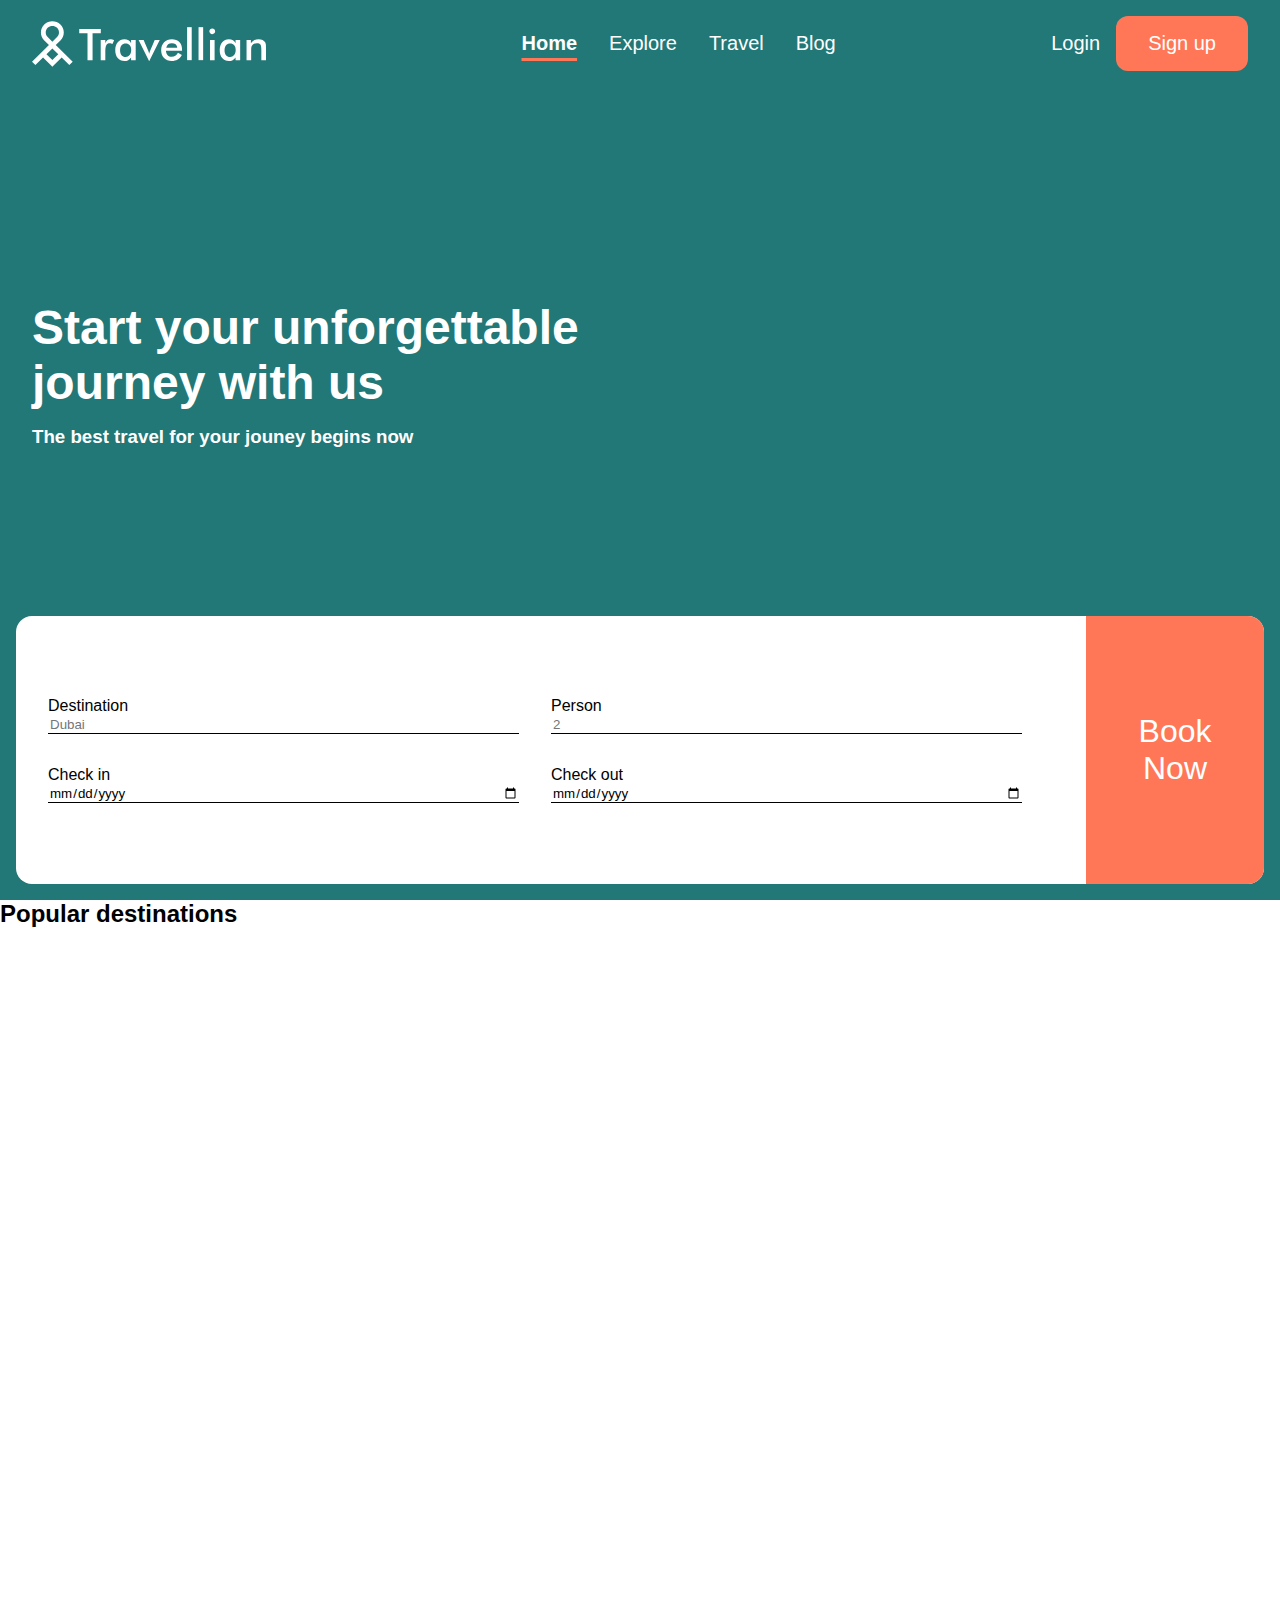
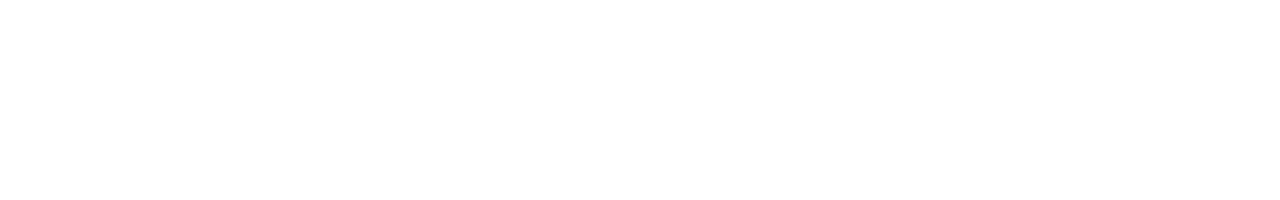
==== index.html @ 1ab727b3 "initial commit" ====
<!DOCTYPE html>
<html lang="en">
	<head>
		<meta charset="UTF-8">
		<meta name="viewport" content="width=device-width, initial-scale=1.0">
		<link rel="preconnect" href="https://fonts.googleapis.com">
		<link rel="preconnect" href="https://fonts.gstatic.com" crossorigin>
		<link href="https://fonts.googleapis.com/css2?family=Rubik&display=swap" rel="stylesheet">
		<link rel="stylesheet" href="./styles/normalize.css">
		<link rel="stylesheet" href="./styles/utils.css">
		<link rel="stylesheet" href="./styles/style.css">
		<link rel="stylesheet" href="./styles/defered.css">
		<script src="./js/main.js" type="module" defer async></script>
		<title>
			Travellian - best travel offers
		</title>
	</head>

	<body>
		<header class="header--theme">
			<nav class="flex container" data-nav>
				<svg width="234" height="46" viewBox="0 0 234 46" fill="none" xmlns="http://www.w3.org/2000/svg">
					<path d="M60.5641 12.2979V39.1589H55.5044V12.2979H47.2344V7.99844H68.7916V12.2979H60.5641Z" fill="white" />
					<path
						d="M73.3199 22.1952C73.816 20.8614 74.4679 19.8752 75.2758 19.2366C76.0978 18.5981 77.1112 18.2788 78.3159 18.2788C78.9679 18.2788 79.6057 18.3569 80.2293 18.513C80.8671 18.6691 81.4907 18.8961 82.1001 19.1941L80.4419 23.1104C80.045 22.8266 79.6128 22.6209 79.145 22.4932C78.6915 22.3513 78.1813 22.2803 77.6144 22.2803C76.0837 22.2803 74.9853 22.8976 74.3191 24.1321C73.653 25.3524 73.3199 27.4099 73.3199 30.3046V39.1589H68.7066V18.9387H73.3199V22.1952Z"
						fill="white" />
					<path
						d="M103.7 39.1589H99.0866V36.5409C98.2645 37.7045 97.3008 38.5701 96.1953 39.1376C95.1039 39.7052 93.8496 39.989 92.4323 39.989C89.5835 39.989 87.3371 39.017 85.693 37.073C84.0631 35.1149 83.2481 32.4401 83.2481 29.0488C83.2481 25.8277 84.0844 23.231 85.7568 21.2587C87.4292 19.2721 89.6119 18.2788 92.3047 18.2788C93.9488 18.2788 95.352 18.6265 96.5141 19.3218C97.6905 20.0029 98.548 20.9891 99.0866 22.2803V18.9812H103.7V39.1589ZM99.2141 29.0062C99.2141 26.9203 98.7251 25.2956 97.7472 24.1321C96.7834 22.9685 95.4299 22.3868 93.6866 22.3868C91.9433 22.3868 90.5685 22.9898 89.5623 24.1959C88.5701 25.3879 88.0741 27.0481 88.0741 29.1765C88.0741 31.3191 88.556 32.9722 89.5197 34.1358C90.4835 35.2993 91.8441 35.8811 93.6016 35.8811C95.2598 35.8811 96.6063 35.2497 97.6409 33.9868C98.6897 32.7239 99.2141 31.0637 99.2141 29.0062Z"
						fill="white" />
					<path
						d="M117.157 40.3721L106.591 18.9812H111.63L116.03 29.1339C116.172 29.4461 116.342 29.9144 116.541 30.5387C116.739 31.1631 116.945 31.908 117.157 32.7736C117.299 32.1634 117.462 31.5604 117.646 30.9644C117.845 30.3542 118.078 29.7441 118.348 29.1339L122.727 18.9812H127.745L117.157 40.3721Z"
						fill="white" />
					<path
						d="M150.067 29.7512H133.952C134.066 31.6384 134.626 33.1141 135.632 34.1784C136.638 35.2284 137.977 35.7534 139.65 35.7534C141.138 35.7534 142.378 35.4412 143.37 34.8169C144.362 34.1925 145.227 33.1851 145.964 31.7945L149.854 33.9655C148.721 35.9946 147.318 37.5058 145.645 38.4991C143.973 39.4924 142.01 39.989 139.756 39.989C136.525 39.989 133.952 39.0028 132.039 37.0305C130.126 35.0581 129.169 32.4259 129.169 29.1339C129.169 25.9696 130.154 23.3729 132.124 21.3438C134.108 19.3005 136.652 18.2788 139.756 18.2788C143.002 18.2788 145.532 19.2083 147.346 21.0671C149.16 22.926 150.067 25.5298 150.067 28.8785V29.7512ZM145.284 26.6437C145.099 25.1963 144.547 24.0966 143.625 23.3446C142.704 22.5783 141.443 22.1952 139.841 22.1952C138.325 22.1952 137.106 22.5641 136.185 23.302C135.263 24.0398 134.618 25.1537 134.25 26.6437H145.284Z"
						fill="white" />
					<path d="M155.106 39.1589V6.16797H159.719V39.1589H155.106Z" fill="white" />
					<path d="M166.543 39.1589V6.16797H171.157V39.1589H166.543Z" fill="white" />
					<path
						d="M177.364 10.2546C177.364 9.47416 177.648 8.80015 178.215 8.23256C178.796 7.66498 179.483 7.38118 180.277 7.38118C181.099 7.38118 181.779 7.65788 182.318 8.21128C182.871 8.75049 183.147 9.43159 183.147 10.2546C183.147 11.0776 182.871 11.7729 182.318 12.3405C181.765 12.8939 181.085 13.1706 180.277 13.1706C179.483 13.1706 178.796 12.8868 178.215 12.3192C177.648 11.7374 177.364 11.0492 177.364 10.2546ZM177.981 39.1589V18.9812H182.594V39.1589H177.981Z"
						fill="white" />
					<path
						d="M208.17 39.1589H203.556V36.5409C202.734 37.7045 201.77 38.5701 200.665 39.1376C199.574 39.7052 198.319 39.989 196.902 39.989C194.053 39.989 191.807 39.017 190.163 37.073C188.533 35.1149 187.718 32.4401 187.718 29.0488C187.718 25.8277 188.554 23.231 190.227 21.2587C191.899 19.2721 194.082 18.2788 196.774 18.2788C198.419 18.2788 199.822 18.6265 200.984 19.3218C202.16 20.0029 203.018 20.9891 203.556 22.2803V18.9812H208.17V39.1589ZM203.684 29.0062C203.684 26.9203 203.195 25.2956 202.217 24.1321C201.253 22.9685 199.9 22.3868 198.156 22.3868C196.413 22.3868 195.038 22.9898 194.032 24.1959C193.04 25.3879 192.544 27.0481 192.544 29.1765C192.544 31.3191 193.026 32.9722 193.989 34.1358C194.953 35.2993 196.314 35.8811 198.071 35.8811C199.73 35.8811 201.076 35.2497 202.111 33.9868C203.159 32.7239 203.684 31.0637 203.684 29.0062Z"
						fill="white" />
					<path
						d="M214.547 39.1589V18.9812H218.884V22.2803C219.806 20.8897 220.89 19.8752 222.137 19.2366C223.384 18.5981 224.901 18.2788 226.687 18.2788C228.189 18.2788 229.465 18.5201 230.513 19.0025C231.576 19.4708 232.406 20.1732 233.001 21.1097C233.355 21.6631 233.61 22.3087 233.766 23.0466C233.922 23.7844 234 25.0757 234 26.9203V39.1589H229.344V28.7934C229.344 26.1399 229.018 24.3804 228.366 23.5148C227.728 22.6351 226.588 22.1952 224.943 22.1952C223.866 22.1952 222.903 22.3938 222.052 22.7912C221.216 23.1885 220.557 23.749 220.075 24.4726C219.735 24.9551 219.494 25.5794 219.352 26.3457C219.225 27.0977 219.161 28.3038 219.161 29.964V39.1589H214.547Z"
						fill="white" />
					<path
						d="M14.443 33.2473L20.3596 39.08L26.2762 33.2473L20.3596 27.4147L14.443 33.2473ZM20.3596 4.94084V4.94961C18.6662 4.94961 16.9728 5.58696 15.6827 6.85873L15.6768 6.85289C14.3896 8.12466 13.7431 9.79697 13.7431 11.4693C13.7431 13.1445 14.3867 14.8139 15.6708 16.0798H15.6797L20.3596 20.6904L25.0366 16.0798H25.0455C26.3385 14.8051 26.985 13.1357 26.985 11.4693H26.9761C26.9761 9.7999 26.3296 8.13051 25.0395 6.85873C23.7405 5.58111 22.0471 4.94084 20.3596 4.94084ZM29.6868 36.6095L22.0649 44.1232L20.3596 45.8043L18.6543 44.1232L11.0325 36.6095L3.41057 44.1232L0 40.761L16.952 24.0526L12.2751 19.442L12.281 19.4362C10.0419 17.2317 8.92383 14.3461 8.92383 11.4693C8.92383 8.58952 10.0419 5.70683 12.2751 3.50534V3.49949C14.5083 1.29801 17.4354 0.195801 20.3596 0.195801V0.204572C23.2898 0.204572 26.2199 1.30385 28.4471 3.49949C30.6803 5.70098 31.7954 8.58659 31.7954 11.4722H31.7865C31.7865 14.3549 30.6714 17.2376 28.4412 19.4391L28.4471 19.4449L23.7702 24.0526L40.7193 40.761L37.3087 44.1232L29.6868 36.6095Z"
						fill="white" />
				</svg>
				<ul class="nav-links flex gap-2">
					<li class="nav-links__item" data-link="/">
						<a href="/">Home</a>
					</li>
					<li class="nav-links__item" data-link="explore">
						<a href="/explore">Explore</a>
					</li>
					<li class="nav-links__item" data-link="travel">
						<a href="/travel">Travel</a>
					</li>
					<li class="nav-links__item" data-link="blog">
						<a href="/blog">Blog</a>
					</li>

				</ul>
				<div class="flex">
					<a href="/login">Login</a>
					<a href="/register" class="cta cta--primary">Sign up</a>
				</div>
			</nav>
			<div class="header__title container">
				<h1>
					Start your unforgettable 
					journey with us
				</h1>
				<h3>
					The best travel for your jouney begins now
				</h3>
			</div>
			<form data-form="book" class="header__book-data responsive-flex gap-2">
				<div  class="stack align-start container flex-wrap gap-2"">
					<div class="flex responsive-flex">
						<label>
							Destination
							<input type="text" placeholder="Dubai" />
						</label>
						<label for="persons">
							Person
							<input id="persons" name="persons" type="number" placeholder="2"/>
						</label>
					</div>
					<div class="flex responsive-flex">
						<label for="inDate">
							Check in
							<input id="inDate" name="inDate" type="date"/>
						</label>
						<label for="outDate">
							Check out
							<input id="outDate" name="outDate" type="date"/>
						</label>
					</div>
				</div>
				<button type="submit" class="center" role="button">
					Book Now
				</button>
			</form>
		</header>
		<main>
			<section class="h-100">
				<h2>Popular destinations</h2>
			</section>
		</main>
	</body>

</html>
---- styles/utils.css ----
.flex{
  display: flex;
  justify-content: space-between;
  align-items: center;
  gap: 1rem;
}

.gap-2{
  gap: 2rem !important;
}

.h-100{
  height: 100vh;
}

.stack{
  display: flex;
  flex-direction: column;
  gap: 1rem;
  justify-content: center;
  align-items: center;
}


.justify-start{
  justify-content: flex-start;
}

.justify-between{
  justify-content: space-between;
}

.center{
  display: grid;
  place-items: center;
}

.align-start{
  align-items: flex-start;
}

.flex-wrap{
  flex-wrap: wrap;
}

.responsive-flex{
  display: flex;
  flex-direction: column;
}

@media only screen and (min-width: 600px) {
  .responsive-flex{
    flex-direction: row;
  }
}

.inverted-flex-responsive{
  display: flex;
}


@media only screen and (min-width: 600px) {
  .inverted-responsive-flex{
    flex-direction: column;
  }
}
---- styles/style.css ----
:root{
  --primary: #FF7757;
  --secondary: #331811;
}

.container{
  padding-inline: 1rem;
 
}

@media only screen and (min-width: 48rem) {
  .container{
    padding-inline: 1.25rem;
  }
}


@media only screen and (min-width: 72rem) {
  .container{
    padding-inline: 2rem;
  }
}


@media only screen and (min-width: 120rem) {
  .container{
    padding-inline: 13.75rem;
  }
}

.header--theme{
  color: white;
  background-color: #227777;
}

header{
  display: grid;
  grid-template-rows: repeat(3, 1fr);
  min-height: 100vh;
  max-height: 150vh;
}

@media only screen and (min-width: 600px) {
  header{
    height: 100vh;
  }
}

nav{
  font-size: 1.25rem;
  padding-block: 1rem;
  position: absolute;
  width: 100%;
  transition: all ease-in-out .5s;
}

.nav--contrast{
  background-color: inherit;
  position: fixed;
  transition: all ease-in-out .5s;
  width: 100vw;
}


.nav-links__item--current-item{
  text-decoration: underline;
  text-decoration-color: var(--primary);
  text-underline-offset: 0.5rem;
  text-decoration-thickness: 0.2rem;
  font-weight: 900;
}

.cta{
  border-radius: 0.75rem;
  padding-inline: 2rem;
  padding-block: 1rem;
}

.cta--primary{
  background-color: var(--primary);
}

h1{
  width: min(80%, 25ch);
  margin-block-end: 1rem;
}

.header__title{
  grid-row: 2/ span 1;
}


.header__book-data{
  grid-row: 3/ span 1;
  background-color: white;
  border-radius: 1rem;
  margin: 1rem;
  color: black;
}

.header__book-data > button{
  background-color: var(--primary);
  width: 100%;
  font-size: 2em;
  border-bottom-left-radius: 1rem;
  border-bottom-right-radius: 1rem;
  color: white;
  padding-block: 3rem;
  padding-inline: 1.25rem;
  flex-grow: 1;
}

@media only screen and (min-width: 600px) {
  .header__book-data > button{
    max-width: 10ch;
    border-bottom-left-radius: 0;
    border-top-right-radius: 1rem;
  }
}

.header__book-data input{
  border-bottom: 1px solid black;
  width: 100%;
}

.header__book-data > div{
  padding-block: 2rem;
  flex-grow: 3;
}


.header__book-data > div > div{
  width: 100%;
  gap: 2rem;
}

.header__book-data > div > div label{
  width: 100%;
}
---- styles/defered.css ----
header{
  background-image: url('../assets/images/hero.jpg');
  background-size: cover;
  background-repeat: no-repeat;
}

.nav-links__item{
  transition: all ease-in-out 1s;
}
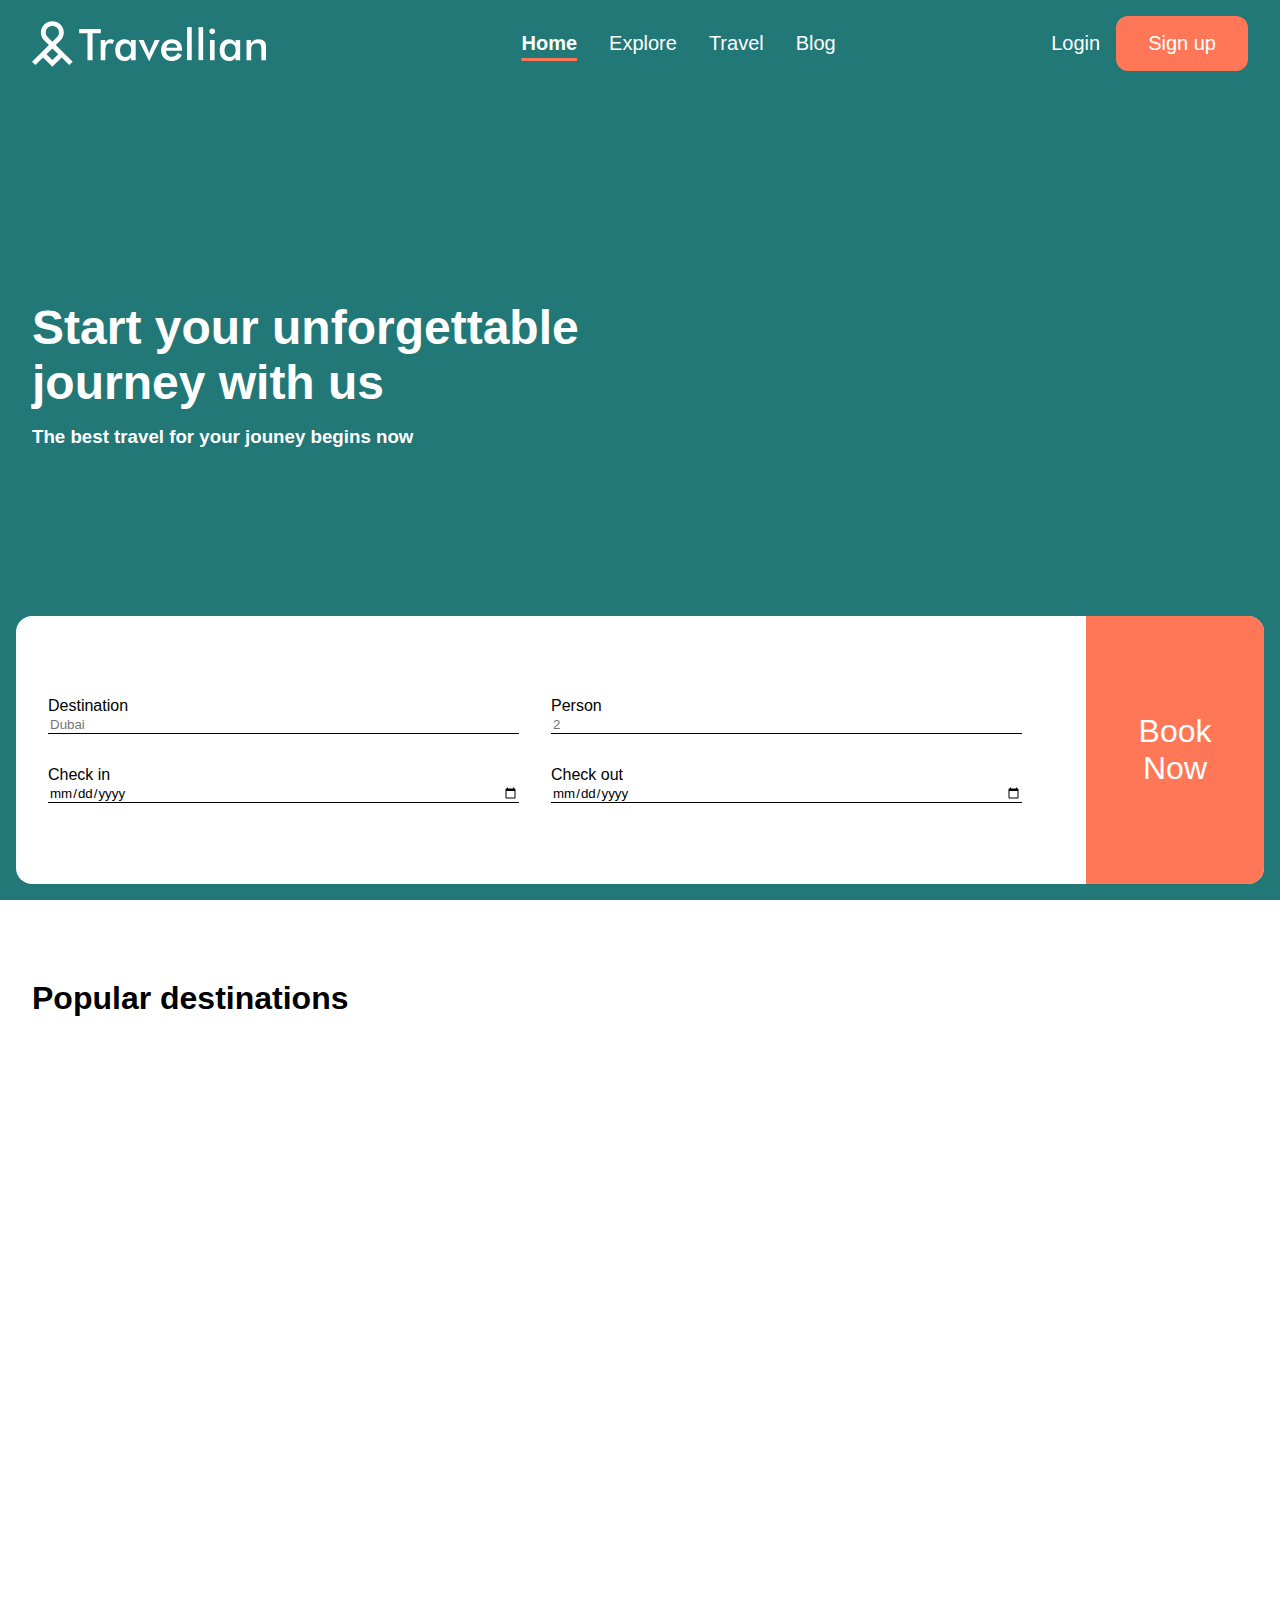
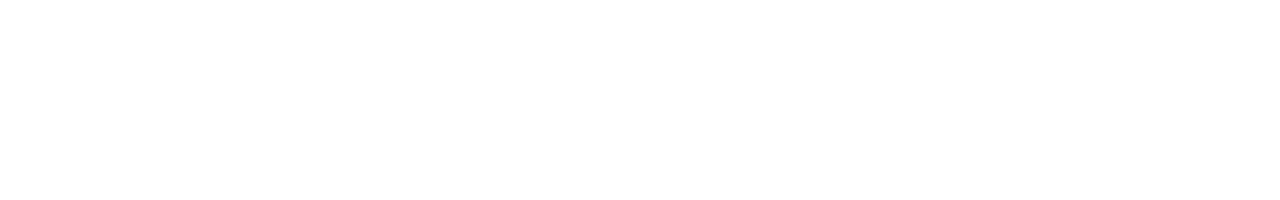
==== commit 71193f52: "feat: added responsive" ====
--- a/index.html
+++ b/index.html
@@ -9,7 +9,7 @@
 		<link rel="stylesheet" href="./styles/normalize.css">
 		<link rel="stylesheet" href="./styles/utils.css">
 		<link rel="stylesheet" href="./styles/style.css">
-		<link rel="stylesheet" href="./styles/defered.css">
+		<link rel="preload" href="./styles/defered.css" as="style" onload="this.onload=null;this.rel='stylesheet'" defer>
 		<script src="./js/main.js" type="module" defer async></script>
 		<title>
 			Travellian - best travel offers
@@ -48,7 +48,7 @@
 						d="M14.443 33.2473L20.3596 39.08L26.2762 33.2473L20.3596 27.4147L14.443 33.2473ZM20.3596 4.94084V4.94961C18.6662 4.94961 16.9728 5.58696 15.6827 6.85873L15.6768 6.85289C14.3896 8.12466 13.7431 9.79697 13.7431 11.4693C13.7431 13.1445 14.3867 14.8139 15.6708 16.0798H15.6797L20.3596 20.6904L25.0366 16.0798H25.0455C26.3385 14.8051 26.985 13.1357 26.985 11.4693H26.9761C26.9761 9.7999 26.3296 8.13051 25.0395 6.85873C23.7405 5.58111 22.0471 4.94084 20.3596 4.94084ZM29.6868 36.6095L22.0649 44.1232L20.3596 45.8043L18.6543 44.1232L11.0325 36.6095L3.41057 44.1232L0 40.761L16.952 24.0526L12.2751 19.442L12.281 19.4362C10.0419 17.2317 8.92383 14.3461 8.92383 11.4693C8.92383 8.58952 10.0419 5.70683 12.2751 3.50534V3.49949C14.5083 1.29801 17.4354 0.195801 20.3596 0.195801V0.204572C23.2898 0.204572 26.2199 1.30385 28.4471 3.49949C30.6803 5.70098 31.7954 8.58659 31.7954 11.4722H31.7865C31.7865 14.3549 30.6714 17.2376 28.4412 19.4391L28.4471 19.4449L23.7702 24.0526L40.7193 40.761L37.3087 44.1232L29.6868 36.6095Z"
 						fill="white" />
 				</svg>
-				<ul class="nav-links flex gap-2">
+				<ul class="nav-links flex gap-2 nav--desktop">
 					<li class="nav-links__item" data-link="/">
 						<a href="/">Home</a>
 					</li>
@@ -63,9 +63,32 @@
 					</li>
 
 				</ul>
-				<div class="flex">
+				<div class="flex nav--desktop">
 					<a href="/login">Login</a>
 					<a href="/register" class="cta cta--primary">Sign up</a>
+				</div>
+				<div class="nav--mobile">
+					<svg xmlns="http://www.w3.org/2000/svg" width="30px" height="30px" viewBox="0 0 24 24" fill="none">
+						<path d="M4 18L20 18" stroke="#fff" stroke-width="2" stroke-linecap="round"/>
+						<path d="M4 12L20 12" stroke="#fff" stroke-width="2" stroke-linecap="round"/>
+						<path d="M4 6L20 6" stroke="#fff" stroke-width="2" stroke-linecap="round"/>
+						</svg>
+					<input type="checkbox" aria-disabled aria-hidden/>
+					<ul class="nav-links stack gap-2">
+						<li class="nav-links__item" data-link="/">
+							<a href="/">Home</a>
+						</li>
+						<li class="nav-links__item" data-link="explore">
+							<a href="/explore">Explore</a>
+						</li>
+						<li class="nav-links__item" data-link="travel">
+							<a href="/travel">Travel</a>
+						</li>
+						<li class="nav-links__item" data-link="blog">
+							<a href="/blog">Blog</a>
+						</li>
+	
+					</ul>
 				</div>
 			</nav>
 			<div class="header__title container">
@@ -105,8 +128,8 @@
 				</button>
 			</form>
 		</header>
-		<main>
-			<section class="h-100">
+		<main class="container">
+			<section class="h-100 pbs-5">
 				<h2>Popular destinations</h2>
 			</section>
 		</main>
--- a/styles/utils.css
+++ b/styles/utils.css
@@ -64,3 +64,12 @@
     flex-direction: column;
   }
 }
+
+
+.hidden{
+  display: none;
+}
+
+.pbs-5{
+  padding-block-start: 5rem;
+}
--- a/styles/style.css
+++ b/styles/style.css
@@ -1,5 +1,6 @@
 :root{
   --primary: #FF7757;
+  --primary-subdue: #3ed2a3;
   --secondary: #331811;
 }
 
@@ -137,3 +138,60 @@
 .header__book-data > div > div label{
   width: 100%;
 }
+
+.nav--desktop{
+  display: none;
+}
+
+.nav--mobile{
+  display: block;
+}
+
+.nav--mobile input{
+  width: 0;
+}
+
+.nav--mobile input{
+  width: 30px;
+  height: 30px;
+  opacity: 0;
+  display: block;
+  transform: translate(0, -35px);
+}
+
+
+@media only screen and (min-width: 900px){
+  .nav--desktop{
+    display: flex;
+  }
+
+  .nav--mobile{
+    display: none;
+  }
+  
+}
+
+.nav--mobile .nav-links{
+  position: absolute;
+  top: 0;
+  left: 0;
+  padding: 1rem;
+  background-color: var(--secondary);
+  width: 80vw;
+  height: 100vh;
+  transform: translateX(-80vw);
+  transition: transform ease-in-out 0.5s;
+}
+
+.nav--mobile input:checked ~ .nav-links{
+  display: flex;
+  animation: appear-in ease-in 0.5s forwards;
+  transition: all ease-in-out 0.5s;
+}
+
+
+@keyframes appear-in {
+  100%{
+    transform: translateX(0);
+  }
+}
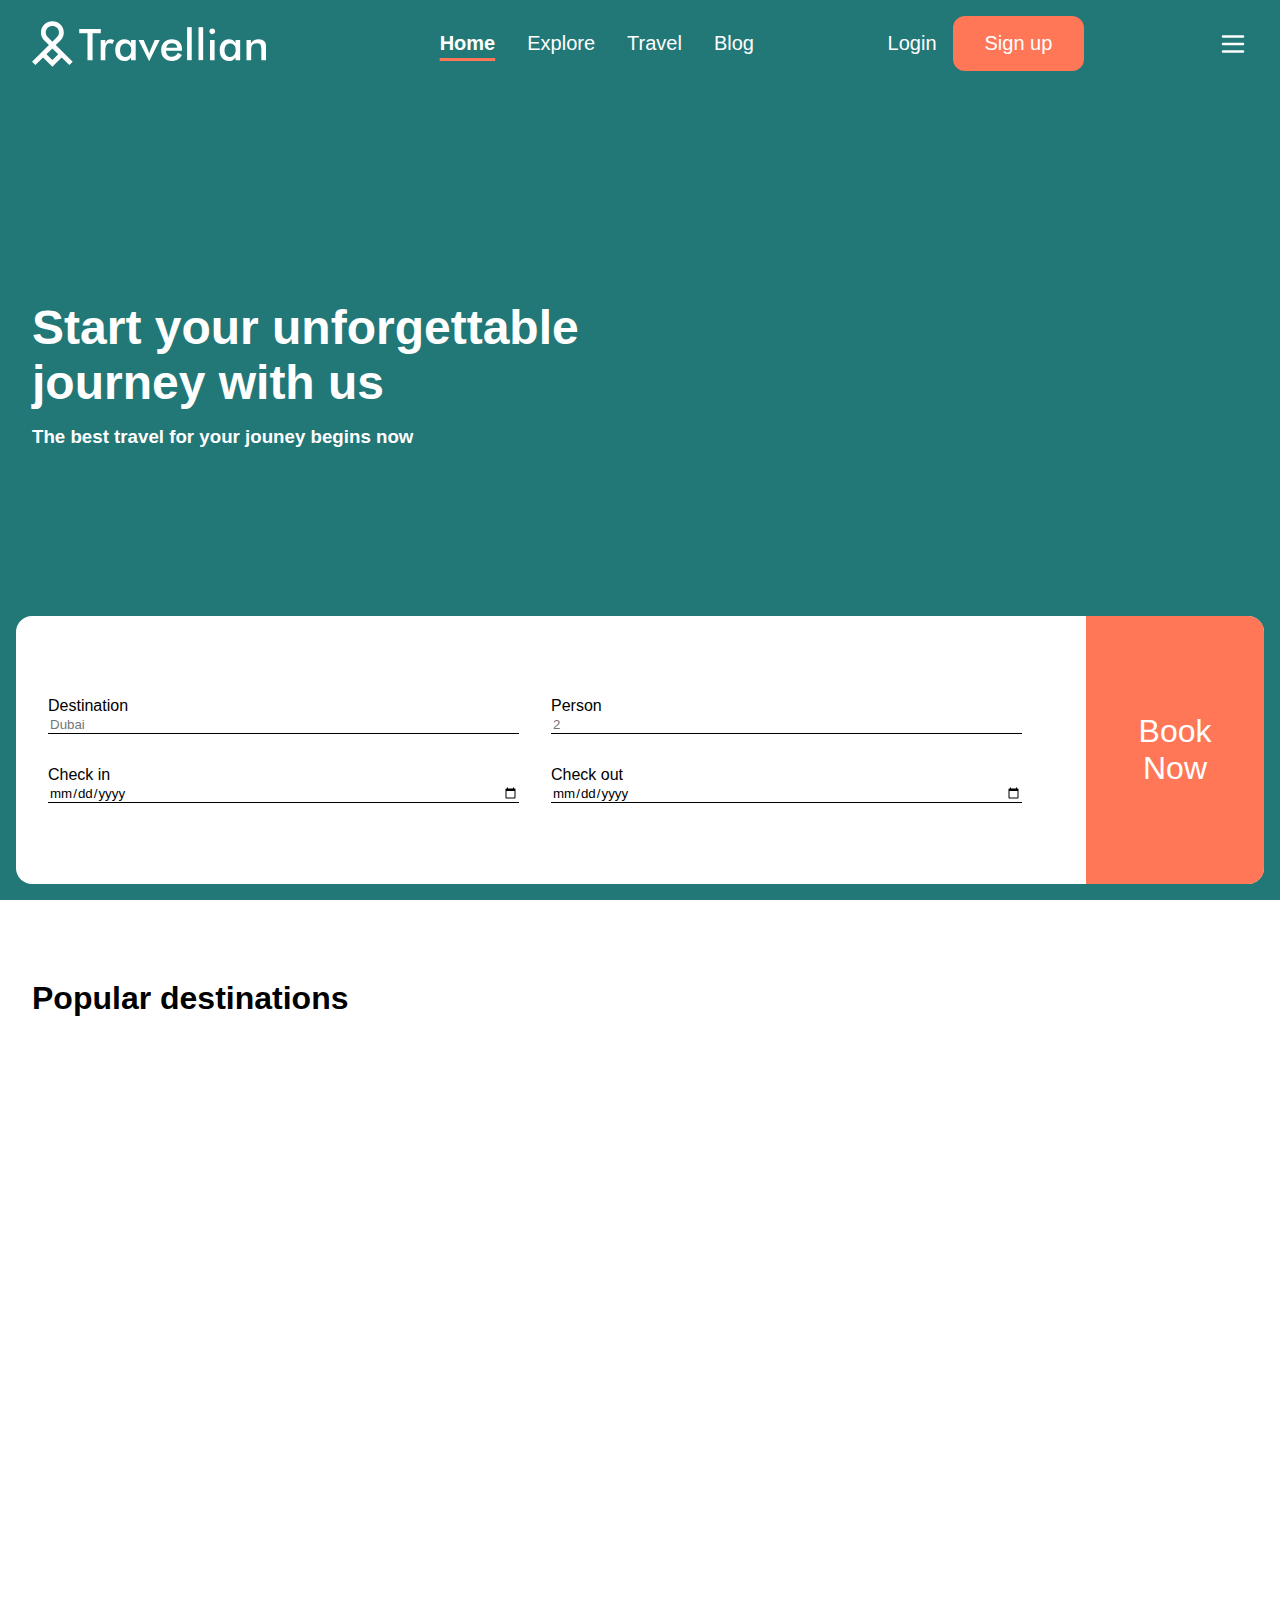
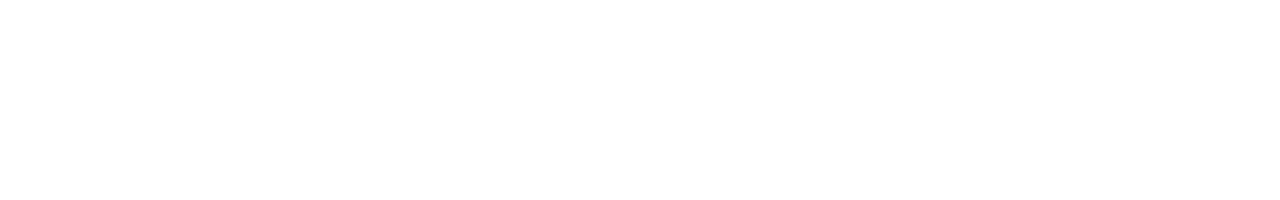
==== commit 985b41a0: "feat: added responsive" ====
--- a/index.html
+++ b/index.html
@@ -1,54 +1,81 @@
 <!DOCTYPE html>
 <html lang="en">
-	<head>
-		<meta charset="UTF-8">
-		<meta name="viewport" content="width=device-width, initial-scale=1.0">
-		<link rel="preconnect" href="https://fonts.googleapis.com">
-		<link rel="preconnect" href="https://fonts.gstatic.com" crossorigin>
-		<link href="https://fonts.googleapis.com/css2?family=Rubik&display=swap" rel="stylesheet">
-		<link rel="stylesheet" href="./styles/normalize.css">
-		<link rel="stylesheet" href="./styles/utils.css">
-		<link rel="stylesheet" href="./styles/style.css">
-		<link rel="preload" href="./styles/defered.css" as="style" onload="this.onload=null;this.rel='stylesheet'" defer>
-		<script src="./js/main.js" type="module" defer async></script>
-		<title>
-			Travellian - best travel offers
-		</title>
-	</head>
 
-	<body>
-		<header class="header--theme">
-			<nav class="flex container" data-nav>
-				<svg width="234" height="46" viewBox="0 0 234 46" fill="none" xmlns="http://www.w3.org/2000/svg">
-					<path d="M60.5641 12.2979V39.1589H55.5044V12.2979H47.2344V7.99844H68.7916V12.2979H60.5641Z" fill="white" />
-					<path
-						d="M73.3199 22.1952C73.816 20.8614 74.4679 19.8752 75.2758 19.2366C76.0978 18.5981 77.1112 18.2788 78.3159 18.2788C78.9679 18.2788 79.6057 18.3569 80.2293 18.513C80.8671 18.6691 81.4907 18.8961 82.1001 19.1941L80.4419 23.1104C80.045 22.8266 79.6128 22.6209 79.145 22.4932C78.6915 22.3513 78.1813 22.2803 77.6144 22.2803C76.0837 22.2803 74.9853 22.8976 74.3191 24.1321C73.653 25.3524 73.3199 27.4099 73.3199 30.3046V39.1589H68.7066V18.9387H73.3199V22.1952Z"
-						fill="white" />
-					<path
-						d="M103.7 39.1589H99.0866V36.5409C98.2645 37.7045 97.3008 38.5701 96.1953 39.1376C95.1039 39.7052 93.8496 39.989 92.4323 39.989C89.5835 39.989 87.3371 39.017 85.693 37.073C84.0631 35.1149 83.2481 32.4401 83.2481 29.0488C83.2481 25.8277 84.0844 23.231 85.7568 21.2587C87.4292 19.2721 89.6119 18.2788 92.3047 18.2788C93.9488 18.2788 95.352 18.6265 96.5141 19.3218C97.6905 20.0029 98.548 20.9891 99.0866 22.2803V18.9812H103.7V39.1589ZM99.2141 29.0062C99.2141 26.9203 98.7251 25.2956 97.7472 24.1321C96.7834 22.9685 95.4299 22.3868 93.6866 22.3868C91.9433 22.3868 90.5685 22.9898 89.5623 24.1959C88.5701 25.3879 88.0741 27.0481 88.0741 29.1765C88.0741 31.3191 88.556 32.9722 89.5197 34.1358C90.4835 35.2993 91.8441 35.8811 93.6016 35.8811C95.2598 35.8811 96.6063 35.2497 97.6409 33.9868C98.6897 32.7239 99.2141 31.0637 99.2141 29.0062Z"
-						fill="white" />
-					<path
-						d="M117.157 40.3721L106.591 18.9812H111.63L116.03 29.1339C116.172 29.4461 116.342 29.9144 116.541 30.5387C116.739 31.1631 116.945 31.908 117.157 32.7736C117.299 32.1634 117.462 31.5604 117.646 30.9644C117.845 30.3542 118.078 29.7441 118.348 29.1339L122.727 18.9812H127.745L117.157 40.3721Z"
-						fill="white" />
-					<path
-						d="M150.067 29.7512H133.952C134.066 31.6384 134.626 33.1141 135.632 34.1784C136.638 35.2284 137.977 35.7534 139.65 35.7534C141.138 35.7534 142.378 35.4412 143.37 34.8169C144.362 34.1925 145.227 33.1851 145.964 31.7945L149.854 33.9655C148.721 35.9946 147.318 37.5058 145.645 38.4991C143.973 39.4924 142.01 39.989 139.756 39.989C136.525 39.989 133.952 39.0028 132.039 37.0305C130.126 35.0581 129.169 32.4259 129.169 29.1339C129.169 25.9696 130.154 23.3729 132.124 21.3438C134.108 19.3005 136.652 18.2788 139.756 18.2788C143.002 18.2788 145.532 19.2083 147.346 21.0671C149.16 22.926 150.067 25.5298 150.067 28.8785V29.7512ZM145.284 26.6437C145.099 25.1963 144.547 24.0966 143.625 23.3446C142.704 22.5783 141.443 22.1952 139.841 22.1952C138.325 22.1952 137.106 22.5641 136.185 23.302C135.263 24.0398 134.618 25.1537 134.25 26.6437H145.284Z"
-						fill="white" />
-					<path d="M155.106 39.1589V6.16797H159.719V39.1589H155.106Z" fill="white" />
-					<path d="M166.543 39.1589V6.16797H171.157V39.1589H166.543Z" fill="white" />
-					<path
-						d="M177.364 10.2546C177.364 9.47416 177.648 8.80015 178.215 8.23256C178.796 7.66498 179.483 7.38118 180.277 7.38118C181.099 7.38118 181.779 7.65788 182.318 8.21128C182.871 8.75049 183.147 9.43159 183.147 10.2546C183.147 11.0776 182.871 11.7729 182.318 12.3405C181.765 12.8939 181.085 13.1706 180.277 13.1706C179.483 13.1706 178.796 12.8868 178.215 12.3192C177.648 11.7374 177.364 11.0492 177.364 10.2546ZM177.981 39.1589V18.9812H182.594V39.1589H177.981Z"
-						fill="white" />
-					<path
-						d="M208.17 39.1589H203.556V36.5409C202.734 37.7045 201.77 38.5701 200.665 39.1376C199.574 39.7052 198.319 39.989 196.902 39.989C194.053 39.989 191.807 39.017 190.163 37.073C188.533 35.1149 187.718 32.4401 187.718 29.0488C187.718 25.8277 188.554 23.231 190.227 21.2587C191.899 19.2721 194.082 18.2788 196.774 18.2788C198.419 18.2788 199.822 18.6265 200.984 19.3218C202.16 20.0029 203.018 20.9891 203.556 22.2803V18.9812H208.17V39.1589ZM203.684 29.0062C203.684 26.9203 203.195 25.2956 202.217 24.1321C201.253 22.9685 199.9 22.3868 198.156 22.3868C196.413 22.3868 195.038 22.9898 194.032 24.1959C193.04 25.3879 192.544 27.0481 192.544 29.1765C192.544 31.3191 193.026 32.9722 193.989 34.1358C194.953 35.2993 196.314 35.8811 198.071 35.8811C199.73 35.8811 201.076 35.2497 202.111 33.9868C203.159 32.7239 203.684 31.0637 203.684 29.0062Z"
-						fill="white" />
-					<path
-						d="M214.547 39.1589V18.9812H218.884V22.2803C219.806 20.8897 220.89 19.8752 222.137 19.2366C223.384 18.5981 224.901 18.2788 226.687 18.2788C228.189 18.2788 229.465 18.5201 230.513 19.0025C231.576 19.4708 232.406 20.1732 233.001 21.1097C233.355 21.6631 233.61 22.3087 233.766 23.0466C233.922 23.7844 234 25.0757 234 26.9203V39.1589H229.344V28.7934C229.344 26.1399 229.018 24.3804 228.366 23.5148C227.728 22.6351 226.588 22.1952 224.943 22.1952C223.866 22.1952 222.903 22.3938 222.052 22.7912C221.216 23.1885 220.557 23.749 220.075 24.4726C219.735 24.9551 219.494 25.5794 219.352 26.3457C219.225 27.0977 219.161 28.3038 219.161 29.964V39.1589H214.547Z"
-						fill="white" />
-					<path
-						d="M14.443 33.2473L20.3596 39.08L26.2762 33.2473L20.3596 27.4147L14.443 33.2473ZM20.3596 4.94084V4.94961C18.6662 4.94961 16.9728 5.58696 15.6827 6.85873L15.6768 6.85289C14.3896 8.12466 13.7431 9.79697 13.7431 11.4693C13.7431 13.1445 14.3867 14.8139 15.6708 16.0798H15.6797L20.3596 20.6904L25.0366 16.0798H25.0455C26.3385 14.8051 26.985 13.1357 26.985 11.4693H26.9761C26.9761 9.7999 26.3296 8.13051 25.0395 6.85873C23.7405 5.58111 22.0471 4.94084 20.3596 4.94084ZM29.6868 36.6095L22.0649 44.1232L20.3596 45.8043L18.6543 44.1232L11.0325 36.6095L3.41057 44.1232L0 40.761L16.952 24.0526L12.2751 19.442L12.281 19.4362C10.0419 17.2317 8.92383 14.3461 8.92383 11.4693C8.92383 8.58952 10.0419 5.70683 12.2751 3.50534V3.49949C14.5083 1.29801 17.4354 0.195801 20.3596 0.195801V0.204572C23.2898 0.204572 26.2199 1.30385 28.4471 3.49949C30.6803 5.70098 31.7954 8.58659 31.7954 11.4722H31.7865C31.7865 14.3549 30.6714 17.2376 28.4412 19.4391L28.4471 19.4449L23.7702 24.0526L40.7193 40.761L37.3087 44.1232L29.6868 36.6095Z"
-						fill="white" />
+<head>
+	<meta charset="UTF-8">
+	<meta name="viewport" content="width=device-width, initial-scale=1.0">
+	<link rel="preconnect" href="https://fonts.googleapis.com">
+	<link rel="preconnect" href="https://fonts.gstatic.com" crossorigin>
+	<link href="https://fonts.googleapis.com/css2?family=Rubik&display=swap" rel="stylesheet">
+	<link rel="stylesheet" href="./styles/normalize.css">
+	<link rel="stylesheet" href="./styles/utils.css">
+	<link rel="stylesheet" href="./styles/style.css">
+	<link rel="preload" href="./styles/defered.css" as="style" onload="this.onload=null;this.rel='stylesheet'" defer>
+	<script src="./js/main.js" type="module" defer async></script>
+	<title>
+		Travellian - best travel offers
+	</title>
+</head>
+
+<body>
+	<header class="header--theme">
+		<nav class="flex container" data-nav>
+			<svg width="234" height="46" viewBox="0 0 234 46" fill="none" xmlns="http://www.w3.org/2000/svg">
+				<path d="M60.5641 12.2979V39.1589H55.5044V12.2979H47.2344V7.99844H68.7916V12.2979H60.5641Z" fill="white" />
+				<path
+					d="M73.3199 22.1952C73.816 20.8614 74.4679 19.8752 75.2758 19.2366C76.0978 18.5981 77.1112 18.2788 78.3159 18.2788C78.9679 18.2788 79.6057 18.3569 80.2293 18.513C80.8671 18.6691 81.4907 18.8961 82.1001 19.1941L80.4419 23.1104C80.045 22.8266 79.6128 22.6209 79.145 22.4932C78.6915 22.3513 78.1813 22.2803 77.6144 22.2803C76.0837 22.2803 74.9853 22.8976 74.3191 24.1321C73.653 25.3524 73.3199 27.4099 73.3199 30.3046V39.1589H68.7066V18.9387H73.3199V22.1952Z"
+					fill="white" />
+				<path
+					d="M103.7 39.1589H99.0866V36.5409C98.2645 37.7045 97.3008 38.5701 96.1953 39.1376C95.1039 39.7052 93.8496 39.989 92.4323 39.989C89.5835 39.989 87.3371 39.017 85.693 37.073C84.0631 35.1149 83.2481 32.4401 83.2481 29.0488C83.2481 25.8277 84.0844 23.231 85.7568 21.2587C87.4292 19.2721 89.6119 18.2788 92.3047 18.2788C93.9488 18.2788 95.352 18.6265 96.5141 19.3218C97.6905 20.0029 98.548 20.9891 99.0866 22.2803V18.9812H103.7V39.1589ZM99.2141 29.0062C99.2141 26.9203 98.7251 25.2956 97.7472 24.1321C96.7834 22.9685 95.4299 22.3868 93.6866 22.3868C91.9433 22.3868 90.5685 22.9898 89.5623 24.1959C88.5701 25.3879 88.0741 27.0481 88.0741 29.1765C88.0741 31.3191 88.556 32.9722 89.5197 34.1358C90.4835 35.2993 91.8441 35.8811 93.6016 35.8811C95.2598 35.8811 96.6063 35.2497 97.6409 33.9868C98.6897 32.7239 99.2141 31.0637 99.2141 29.0062Z"
+					fill="white" />
+				<path
+					d="M117.157 40.3721L106.591 18.9812H111.63L116.03 29.1339C116.172 29.4461 116.342 29.9144 116.541 30.5387C116.739 31.1631 116.945 31.908 117.157 32.7736C117.299 32.1634 117.462 31.5604 117.646 30.9644C117.845 30.3542 118.078 29.7441 118.348 29.1339L122.727 18.9812H127.745L117.157 40.3721Z"
+					fill="white" />
+				<path
+					d="M150.067 29.7512H133.952C134.066 31.6384 134.626 33.1141 135.632 34.1784C136.638 35.2284 137.977 35.7534 139.65 35.7534C141.138 35.7534 142.378 35.4412 143.37 34.8169C144.362 34.1925 145.227 33.1851 145.964 31.7945L149.854 33.9655C148.721 35.9946 147.318 37.5058 145.645 38.4991C143.973 39.4924 142.01 39.989 139.756 39.989C136.525 39.989 133.952 39.0028 132.039 37.0305C130.126 35.0581 129.169 32.4259 129.169 29.1339C129.169 25.9696 130.154 23.3729 132.124 21.3438C134.108 19.3005 136.652 18.2788 139.756 18.2788C143.002 18.2788 145.532 19.2083 147.346 21.0671C149.16 22.926 150.067 25.5298 150.067 28.8785V29.7512ZM145.284 26.6437C145.099 25.1963 144.547 24.0966 143.625 23.3446C142.704 22.5783 141.443 22.1952 139.841 22.1952C138.325 22.1952 137.106 22.5641 136.185 23.302C135.263 24.0398 134.618 25.1537 134.25 26.6437H145.284Z"
+					fill="white" />
+				<path d="M155.106 39.1589V6.16797H159.719V39.1589H155.106Z" fill="white" />
+				<path d="M166.543 39.1589V6.16797H171.157V39.1589H166.543Z" fill="white" />
+				<path
+					d="M177.364 10.2546C177.364 9.47416 177.648 8.80015 178.215 8.23256C178.796 7.66498 179.483 7.38118 180.277 7.38118C181.099 7.38118 181.779 7.65788 182.318 8.21128C182.871 8.75049 183.147 9.43159 183.147 10.2546C183.147 11.0776 182.871 11.7729 182.318 12.3405C181.765 12.8939 181.085 13.1706 180.277 13.1706C179.483 13.1706 178.796 12.8868 178.215 12.3192C177.648 11.7374 177.364 11.0492 177.364 10.2546ZM177.981 39.1589V18.9812H182.594V39.1589H177.981Z"
+					fill="white" />
+				<path
+					d="M208.17 39.1589H203.556V36.5409C202.734 37.7045 201.77 38.5701 200.665 39.1376C199.574 39.7052 198.319 39.989 196.902 39.989C194.053 39.989 191.807 39.017 190.163 37.073C188.533 35.1149 187.718 32.4401 187.718 29.0488C187.718 25.8277 188.554 23.231 190.227 21.2587C191.899 19.2721 194.082 18.2788 196.774 18.2788C198.419 18.2788 199.822 18.6265 200.984 19.3218C202.16 20.0029 203.018 20.9891 203.556 22.2803V18.9812H208.17V39.1589ZM203.684 29.0062C203.684 26.9203 203.195 25.2956 202.217 24.1321C201.253 22.9685 199.9 22.3868 198.156 22.3868C196.413 22.3868 195.038 22.9898 194.032 24.1959C193.04 25.3879 192.544 27.0481 192.544 29.1765C192.544 31.3191 193.026 32.9722 193.989 34.1358C194.953 35.2993 196.314 35.8811 198.071 35.8811C199.73 35.8811 201.076 35.2497 202.111 33.9868C203.159 32.7239 203.684 31.0637 203.684 29.0062Z"
+					fill="white" />
+				<path
+					d="M214.547 39.1589V18.9812H218.884V22.2803C219.806 20.8897 220.89 19.8752 222.137 19.2366C223.384 18.5981 224.901 18.2788 226.687 18.2788C228.189 18.2788 229.465 18.5201 230.513 19.0025C231.576 19.4708 232.406 20.1732 233.001 21.1097C233.355 21.6631 233.61 22.3087 233.766 23.0466C233.922 23.7844 234 25.0757 234 26.9203V39.1589H229.344V28.7934C229.344 26.1399 229.018 24.3804 228.366 23.5148C227.728 22.6351 226.588 22.1952 224.943 22.1952C223.866 22.1952 222.903 22.3938 222.052 22.7912C221.216 23.1885 220.557 23.749 220.075 24.4726C219.735 24.9551 219.494 25.5794 219.352 26.3457C219.225 27.0977 219.161 28.3038 219.161 29.964V39.1589H214.547Z"
+					fill="white" />
+				<path
+					d="M14.443 33.2473L20.3596 39.08L26.2762 33.2473L20.3596 27.4147L14.443 33.2473ZM20.3596 4.94084V4.94961C18.6662 4.94961 16.9728 5.58696 15.6827 6.85873L15.6768 6.85289C14.3896 8.12466 13.7431 9.79697 13.7431 11.4693C13.7431 13.1445 14.3867 14.8139 15.6708 16.0798H15.6797L20.3596 20.6904L25.0366 16.0798H25.0455C26.3385 14.8051 26.985 13.1357 26.985 11.4693H26.9761C26.9761 9.7999 26.3296 8.13051 25.0395 6.85873C23.7405 5.58111 22.0471 4.94084 20.3596 4.94084ZM29.6868 36.6095L22.0649 44.1232L20.3596 45.8043L18.6543 44.1232L11.0325 36.6095L3.41057 44.1232L0 40.761L16.952 24.0526L12.2751 19.442L12.281 19.4362C10.0419 17.2317 8.92383 14.3461 8.92383 11.4693C8.92383 8.58952 10.0419 5.70683 12.2751 3.50534V3.49949C14.5083 1.29801 17.4354 0.195801 20.3596 0.195801V0.204572C23.2898 0.204572 26.2199 1.30385 28.4471 3.49949C30.6803 5.70098 31.7954 8.58659 31.7954 11.4722H31.7865C31.7865 14.3549 30.6714 17.2376 28.4412 19.4391L28.4471 19.4449L23.7702 24.0526L40.7193 40.761L37.3087 44.1232L29.6868 36.6095Z"
+					fill="white" />
+			</svg>
+			<ul class="nav-links flex gap-2 nav--desktop">
+				<li class="nav-links__item" data-link="/">
+					<a href="/">Home</a>
+				</li>
+				<li class="nav-links__item" data-link="explore">
+					<a href="/explore">Explore</a>
+				</li>
+				<li class="nav-links__item" data-link="travel">
+					<a href="/travel">Travel</a>
+				</li>
+				<li class="nav-links__item" data-link="blog">
+					<a href="/blog">Blog</a>
+				</li>
+
+			</ul>
+			<div class="flex nav--desktop">
+				<a href="/login">Login</a>
+				<a href="/register" class="cta cta--primary">Sign up</a>
+			</div>
+			<div class="nav--mobile">
+				<svg xmlns="http://www.w3.org/2000/svg" width="30px" height="30px" viewBox="0 0 24 24" fill="none">
+					<path d="M4 18L20 18" stroke="#fff" stroke-width="2" stroke-linecap="round" />
+					<path d="M4 12L20 12" stroke="#fff" stroke-width="2" stroke-linecap="round" />
+					<path d="M4 6L20 6" stroke="#fff" stroke-width="2" stroke-linecap="round" />
 				</svg>
-				<ul class="nav-links flex gap-2 nav--desktop">
+				<input type="checkbox" aria-disabled aria-hidden />
+				<ul class="nav-links stack gap-2">
 					<li class="nav-links__item" data-link="/">
 						<a href="/">Home</a>
 					</li>
@@ -63,76 +90,50 @@
 					</li>
 
 				</ul>
-				<div class="flex nav--desktop">
-					<a href="/login">Login</a>
-					<a href="/register" class="cta cta--primary">Sign up</a>
-				</div>
-				<div class="nav--mobile">
-					<svg xmlns="http://www.w3.org/2000/svg" width="30px" height="30px" viewBox="0 0 24 24" fill="none">
-						<path d="M4 18L20 18" stroke="#fff" stroke-width="2" stroke-linecap="round"/>
-						<path d="M4 12L20 12" stroke="#fff" stroke-width="2" stroke-linecap="round"/>
-						<path d="M4 6L20 6" stroke="#fff" stroke-width="2" stroke-linecap="round"/>
-						</svg>
-					<input type="checkbox" aria-disabled aria-hidden/>
-					<ul class="nav-links stack gap-2">
-						<li class="nav-links__item" data-link="/">
-							<a href="/">Home</a>
-						</li>
-						<li class="nav-links__item" data-link="explore">
-							<a href="/explore">Explore</a>
-						</li>
-						<li class="nav-links__item" data-link="travel">
-							<a href="/travel">Travel</a>
-						</li>
-						<li class="nav-links__item" data-link="blog">
-							<a href="/blog">Blog</a>
-						</li>
-	
-					</ul>
-				</div>
-			</nav>
-			<div class="header__title container">
-				<h1>
-					Start your unforgettable 
-					journey with us
-				</h1>
-				<h3>
-					The best travel for your jouney begins now
-				</h3>
 			</div>
-			<form data-form="book" class="header__book-data responsive-flex gap-2">
-				<div  class="stack align-start container flex-wrap gap-2"">
-					<div class="flex responsive-flex">
-						<label>
-							Destination
-							<input type="text" placeholder="Dubai" />
-						</label>
-						<label for="persons">
-							Person
-							<input id="persons" name="persons" type="number" placeholder="2"/>
-						</label>
-					</div>
-					<div class="flex responsive-flex">
-						<label for="inDate">
-							Check in
-							<input id="inDate" name="inDate" type="date"/>
-						</label>
-						<label for="outDate">
-							Check out
-							<input id="outDate" name="outDate" type="date"/>
-						</label>
-					</div>
-				</div>
-				<button type="submit" class="center" role="button">
-					Book Now
-				</button>
-			</form>
-		</header>
-		<main class="container">
-			<section class="h-100 pbs-5">
-				<h2>Popular destinations</h2>
-			</section>
-		</main>
-	</body>
+		</nav>
+		<div class="header__title container">
+			<h1>
+				Start your unforgettable
+				journey with us
+			</h1>
+			<h3>
+				The best travel for your jouney begins now
+			</h3>
+		</div>
+		<form data-form="book" class="header__book-data responsive-flex gap-2">
+			<div class="stack align-start container flex-wrap gap-2"">
+					<div class=" flex responsive-flex">
+				<label>
+					Destination
+					<input type="text" placeholder="Dubai" />
+				</label>
+				<label for="persons">
+					Person
+					<input id="persons" name="persons" type="number" placeholder="2" />
+				</label>
+			</div>
+			<div class="flex responsive-flex">
+				<label for="inDate">
+					Check in
+					<input id="inDate" name="inDate" type="date" />
+				</label>
+				<label for="outDate">
+					Check out
+					<input id="outDate" name="outDate" type="date" />
+				</label>
+			</div>
+			</div>
+			<button type="submit" class="center" role="button">
+				Book Now
+			</button>
+		</form>
+	</header>
+	<main class="container">
+		<section class="h-100 pbs-5">
+			<h2>Popular destinations</h2>
+		</section>
+	</main>
+</body>
 
 </html>
--- a/styles/style.css
+++ b/styles/style.css
@@ -59,7 +59,6 @@
   background-color: inherit;
   position: fixed;
   transition: all ease-in-out .5s;
-  width: 100vw;
 }
 
 
@@ -143,20 +142,12 @@
   display: none;
 }
 
-.nav--mobile{
-  display: block;
-}
-
-.nav--mobile input{
-  width: 0;
-}
 
 .nav--mobile input{
   width: 30px;
   height: 30px;
   opacity: 0;
   display: block;
-  transform: translate(0, -35px);
 }
 
 
@@ -195,3 +186,14 @@
     transform: translateX(0);
   }
 }
+
+.nav--mobile{
+  display: grid;
+  grid-template-rows: 1fr;
+  grid-template-columns: 1fr;
+}
+
+.nav--mobile > svg, .nav--mobile > input{
+  grid-row: 1/ span 1;
+  grid-column: 1/ span 1;
+} 
